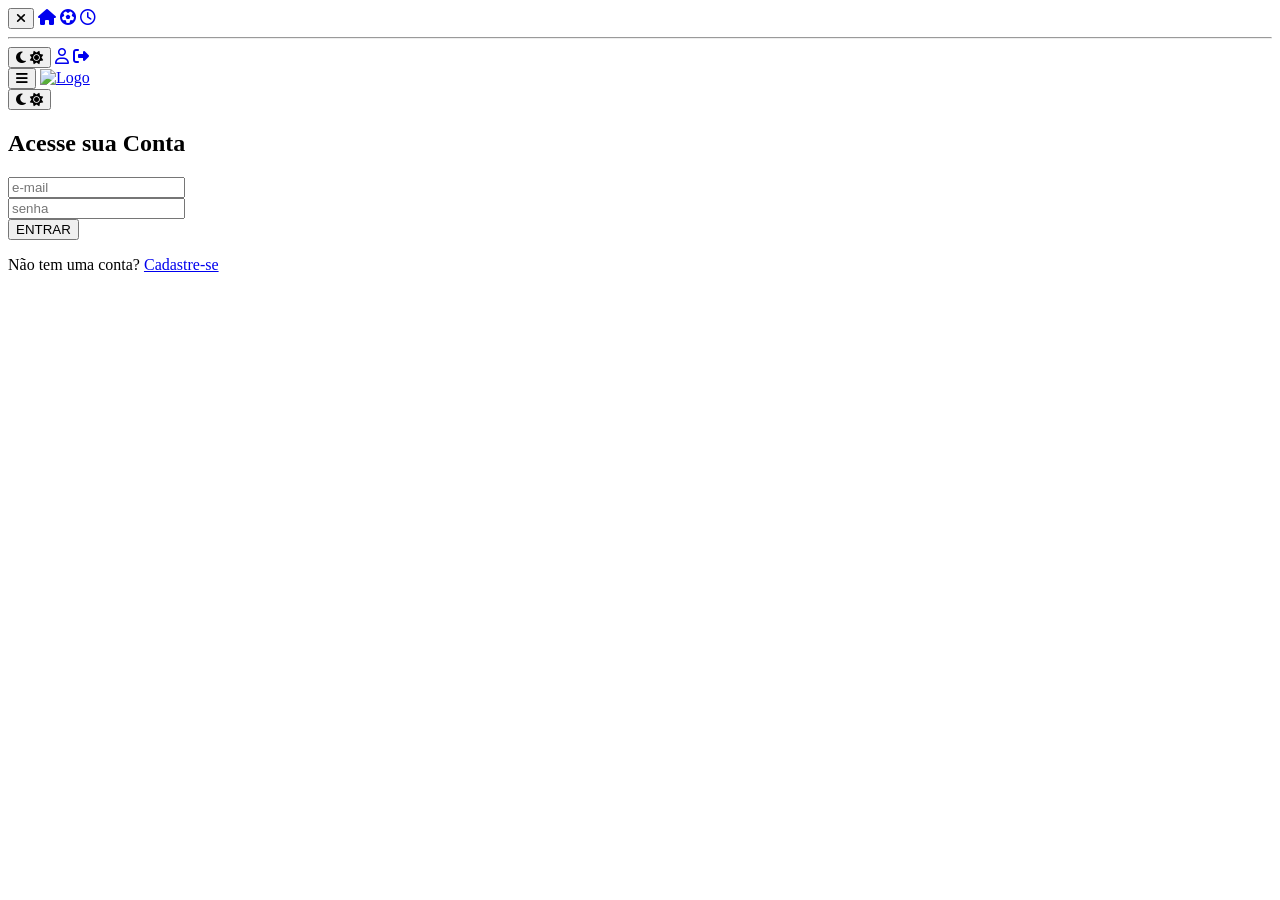
==== frontend/templates/login.html @ 7de56de6 "Ajustes Finais" ====
<!DOCTYPE html>
<html lang="pt-BR">

<head>
  <meta charset="UTF-8" />
  <meta name="viewport" content="width=device-width, initial-scale=1.0" />
  <title>Login / Cadastro - BateBola</title>
  <link rel="stylesheet" href="https://cdnjs.cloudflare.com/ajax/libs/font-awesome/6.4.0/css/all.min.css" />
  <link rel="stylesheet" href="/static/css/style.css" />
  <meta name="theme-color" content="#f8f9fa" id="meta-theme-color">
  <script>
      (function() {
          try {
              const saved = localStorage.getItem('batebola_theme');
              const prefersDark = window.matchMedia && window.matchMedia('(prefers-color-scheme: dark)').matches;
              if (saved === 'dark' || (!saved && prefersDark)) {
                  document.documentElement.setAttribute('data-theme', 'dark');
                  const meta = document.getElementById('meta-theme-color');
                  if (meta) meta.setAttribute('content', '#0b0f19');
              }
          } catch(e) {}
      })();
  </script>
</head>

<body>

  <aside class="sidebar">
    <div class="sidebar-top">
      <button class="menu-toggle"><i class="fa-solid fa-xmark"></i></button>
      <a href="index.html" class="nav-icon" title="Início"><i class="fa-solid fa-house"></i></a>
      <a href="partidas.html" class="nav-icon" title="Partidas"><i class="fa-solid fa-futbol"></i></a>
      <a href="historico.html" class="nav-icon" title="Histórico"><i class="fa-regular fa-clock"></i></a>
    </div>

    <div class="sidebar-bottom">
      <hr class="divider" />
      <button class="nav-icon theme-toggle-btn" id="theme-toggle-sidebar" type="button" aria-label="Alternar modo escuro" title="Alternar modo escuro">
        <i class="fa-solid fa-moon icon-moon"></i>
        <i class="fa-solid fa-sun icon-sun"></i>
      </button>
      <a href="perfil.html" class="nav-icon" title="Perfil"><i class="fa-regular fa-user"></i></a>
      <a href="#" class="nav-icon" id="btn-logout" title="Sair"><i class="fa-solid fa-right-from-bracket"></i></a>
    </div>
  </aside>

  <div class="main-content">

    <header class="top-header">
      <div class="header-left">
        <button class="menu-toggle"><i class="fa-solid fa-bars"></i></button>
        <a href="index.html" class="logo">
          <img src="/static/img/image 8.png" alt="Logo">
        </a>
      </div>
      <div class="header-right">
        <button class="theme-toggle-btn" id="theme-toggle-header" type="button" aria-label="Alternar modo escuro" title="Alternar modo escuro">
          <i class="fa-solid fa-moon icon-moon"></i>
          <i class="fa-solid fa-sun icon-sun"></i>
        </button>
      </div>
    </header>

    <div class="login-wrapper">
      <main class="login-card">

        <form id="form-login" class="login-form">
          <h2 class="login-title">Acesse sua Conta</h2>

          <div class="input-group">
            <input type="email" id="login-email" placeholder="e-mail" required />
          </div>

          <div class="input-group">
            <input type="password" id="login-senha" placeholder="senha" required />
          </div>

          <button type="submit" class="btn-primary">ENTRAR</button>

          <p class="auth-switch-text">
            Não tem uma conta? <a href="#" id="link-ir-cadastro">Cadastre-se</a>
          </p>
        </form>

        <form id="form-cadastro" class="login-form" style="display: none;">
          <h2 class="login-title">Criar Conta</h2>

          <div class="input-group">
            <input type="text" id="cad-nome" placeholder="nome completo" required />
          </div>

          <div class="input-group">
            <input type="email" id="cad-email" placeholder="e-mail" required />
          </div>

          <div class="input-group">
            <input type="text" id="cad-cidade" placeholder="cidade / estado (ex: São Paulo - SP)" required />
          </div>

          <div class="input-group">
            <input type="password" id="cad-senha" placeholder="senha" required />
          </div>

          <button type="submit" class="btn-primary">CADASTRAR</button>

          <p class="auth-switch-text">
            Já tem uma conta? <a href="#" id="link-ir-login">Faça Login</a>
          </p>
        </form>

      </main>

      <div class="login-banner"></div>
    </div>

  </div>

  <script src="/static/js/script.js"></script>
</body>

</html>
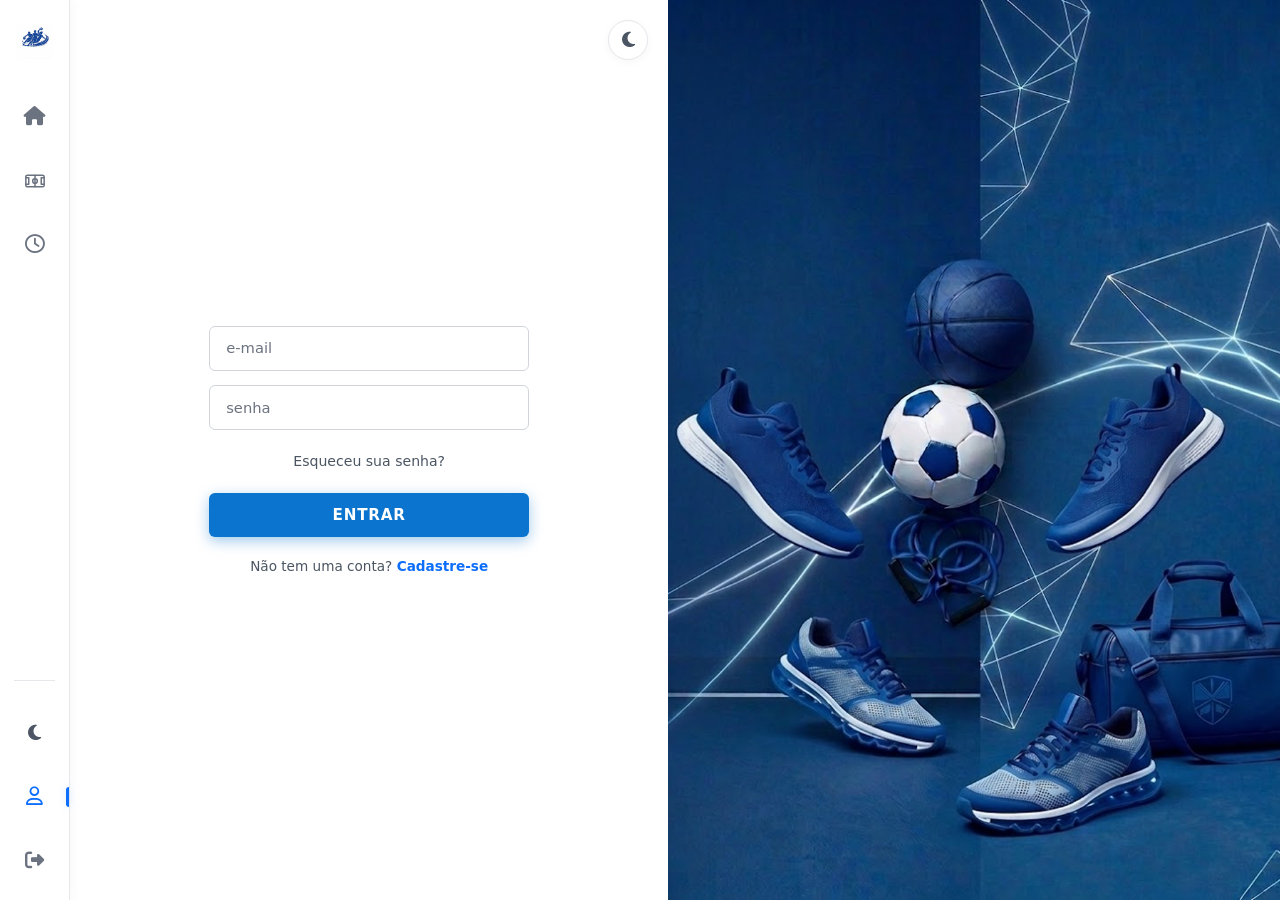
==== commit af5c69f2: "Atualizando projeto completo" ====
--- a/frontend/templates/login.html
+++ b/frontend/templates/login.html
@@ -7,30 +7,55 @@
   <title>Login / Cadastro - BateBola</title>
   <link rel="stylesheet" href="https://cdnjs.cloudflare.com/ajax/libs/font-awesome/6.4.0/css/all.min.css" />
   <link rel="stylesheet" href="/static/css/style.css" />
-  <meta name="theme-color" content="#f8f9fa" id="meta-theme-color">
+  <link rel="stylesheet" href="../static/css/style.css" />
+  <meta name="theme-color" content="#ffffff" id="meta-theme-color">
   <script>
       (function() {
           try {
+              const urlParams = new URLSearchParams(window.location.search);
+              const paramTheme = urlParams.get('theme');
+              if (paramTheme === 'light' || paramTheme === 'dark') {
+                  localStorage.setItem('batebola_theme', paramTheme);
+              }
               const saved = localStorage.getItem('batebola_theme');
               const prefersDark = window.matchMedia && window.matchMedia('(prefers-color-scheme: dark)').matches;
               if (saved === 'dark' || (!saved && prefersDark)) {
                   document.documentElement.setAttribute('data-theme', 'dark');
                   const meta = document.getElementById('meta-theme-color');
                   if (meta) meta.setAttribute('content', '#0b0f19');
+              } else {
+                  document.documentElement.removeAttribute('data-theme');
+                  const meta = document.getElementById('meta-theme-color');
+                  if (meta) meta.setAttribute('content', '#ffffff');
               }
           } catch(e) {}
       })();
   </script>
 </head>
 
-<body>
-
-  <aside class="sidebar">
+<body class="login-body">
+
+  <!-- Sidebar Lateral Fixa (Referência do mockup) -->
+  <aside class="sidebar" aria-label="Navegação Lateral">
     <div class="sidebar-top">
-      <button class="menu-toggle"><i class="fa-solid fa-xmark"></i></button>
-      <a href="index.html" class="nav-icon" title="Início"><i class="fa-solid fa-house"></i></a>
-      <a href="partidas.html" class="nav-icon" title="Partidas"><i class="fa-solid fa-futbol"></i></a>
-      <a href="historico.html" class="nav-icon" title="Histórico"><i class="fa-regular fa-clock"></i></a>
+      <a href="index.html" class="sidebar-logo" title="BateBola">
+        <img src="/static/img/image 8.png" onerror="if(this.src!=='../static/img/image 8.png')this.src='../static/img/image 8.png'" alt="Logo BateBola" />
+      </a>
+      <a href="index.html" class="nav-icon" title="Início">
+        <i class="fa-solid fa-house"></i>
+      </a>
+      <a href="partidas.html" class="nav-icon" title="Partidas">
+        <svg class="sidebar-pitch-icon" viewBox="0 0 24 16" width="20" height="14" fill="none" stroke="currentColor" stroke-width="1.8" stroke-linecap="round" stroke-linejoin="round" aria-hidden="true">
+          <rect x="1" y="1" width="22" height="14" rx="2"></rect>
+          <line x1="12" y1="1" x2="12" y2="15"></line>
+          <circle cx="12" cy="8" r="2.8"></circle>
+          <path d="M 1 4 h 3.5 v 8 h -3.5"></path>
+          <path d="M 23 4 h -3.5 v 8 h 3.5"></path>
+        </svg>
+      </a>
+      <a href="historico.html" class="nav-icon" title="Histórico">
+        <i class="fa-regular fa-clock"></i>
+      </a>
     </div>
 
     <div class="sidebar-bottom">
@@ -39,83 +64,149 @@
         <i class="fa-solid fa-moon icon-moon"></i>
         <i class="fa-solid fa-sun icon-sun"></i>
       </button>
-      <a href="perfil.html" class="nav-icon" title="Perfil"><i class="fa-regular fa-user"></i></a>
-      <a href="#" class="nav-icon" id="btn-logout" title="Sair"><i class="fa-solid fa-right-from-bracket"></i></a>
+      <a href="login.html" class="nav-icon active" title="Login / Perfil">
+        <i class="fa-regular fa-user"></i>
+      </a>
+      <a href="#" class="nav-icon" id="btn-logout" title="Sair">
+        <i class="fa-solid fa-right-from-bracket"></i>
+      </a>
     </div>
   </aside>
 
-  <div class="main-content">
-
-    <header class="top-header">
-      <div class="header-left">
-        <button class="menu-toggle"><i class="fa-solid fa-bars"></i></button>
-        <a href="index.html" class="logo">
-          <img src="/static/img/image 8.png" alt="Logo">
-        </a>
+  <main class="login-container">
+
+    <section class="login-content">
+
+      <button class="menu-toggle login-mobile-toggle" aria-label="Abrir menu">
+        <i class="fa-solid fa-bars"></i>
+      </button>
+
+      <button class="theme-toggle-btn login-theme-toggle" id="theme-toggle-header" type="button" aria-label="Alternar modo escuro" title="Alternar modo escuro">
+        <i class="fa-solid fa-moon icon-moon"></i>
+        <i class="fa-solid fa-sun icon-sun"></i>
+      </button>
+
+      <form id="form-login" class="login-form" autocomplete="on">
+        <div class="input-group">
+          <input type="email" id="login-email" name="email" placeholder="e-mail" required autocomplete="email" />
+        </div>
+
+        <div class="input-group">
+          <input type="password" id="login-senha" name="password" placeholder="senha" required autocomplete="current-password" />
+        </div>
+
+        <a href="#" class="forgot-password-link" id="link-esqueci-senha">Esqueceu sua senha?</a>
+
+        <button type="submit" class="btn-primary btn-entrar">ENTRAR</button>
+
+        <p class="auth-switch-text">
+          Não tem uma conta? <a href="#" id="link-ir-cadastro">Cadastre-se</a>
+        </p>
+      </form>
+
+      <form id="form-cadastro" class="login-form" style="display: none;" autocomplete="on">
+        <h2 class="login-form-title">Criar Conta</h2>
+
+        <div class="input-group">
+          <input type="text" id="cad-nome" placeholder="nome completo" required autocomplete="name" />
+        </div>
+
+        <div class="input-group">
+          <input type="email" id="cad-email" placeholder="e-mail" required autocomplete="email" />
+        </div>
+
+        <div class="input-group">
+          <input type="text" id="cad-cidade" placeholder="cidade / estado (ex: São Paulo - SP)" required />
+        </div>
+
+        <div class="input-group">
+          <input type="password" id="cad-senha" placeholder="senha" required autocomplete="new-password" />
+        </div>
+
+        <button type="submit" class="btn-primary btn-entrar">CADASTRAR</button>
+
+        <p class="auth-switch-text">
+          Já tem uma conta? <a href="#" id="link-ir-login">Faça Login</a>
+        </p>
+      </form>
+
+    </section>
+
+    <section class="login-banner" aria-label="Banner ilustrativo de esportes"></section>
+
+  </main>
+
+  <div class="modal" id="modal-esqueci-senha" role="dialog" aria-modal="true" aria-labelledby="modal-esqueci-title">
+    <div class="modal-content">
+      <div style="display: flex; justify-content: space-between; align-items: center; margin-bottom: 1rem;">
+        <h3 id="modal-esqueci-title" style="margin: 0; font-size: 1.25rem;">Recuperar Senha</h3>
+        <button type="button" id="btn-fechar-modal-senha" aria-label="Fechar modal" style="background: none; border: none; font-size: 1.5rem; cursor: pointer; color: var(--text-muted); line-height: 1;">&times;</button>
       </div>
-      <div class="header-right">
-        <button class="theme-toggle-btn" id="theme-toggle-header" type="button" aria-label="Alternar modo escuro" title="Alternar modo escuro">
-          <i class="fa-solid fa-moon icon-moon"></i>
-          <i class="fa-solid fa-sun icon-sun"></i>
-        </button>
-      </div>
-    </header>
-
-    <div class="login-wrapper">
-      <main class="login-card">
-
-        <form id="form-login" class="login-form">
-          <h2 class="login-title">Acesse sua Conta</h2>
-
-          <div class="input-group">
-            <input type="email" id="login-email" placeholder="e-mail" required />
-          </div>
-
-          <div class="input-group">
-            <input type="password" id="login-senha" placeholder="senha" required />
-          </div>
-
-          <button type="submit" class="btn-primary">ENTRAR</button>
-
-          <p class="auth-switch-text">
-            Não tem uma conta? <a href="#" id="link-ir-cadastro">Cadastre-se</a>
-          </p>
-        </form>
-
-        <form id="form-cadastro" class="login-form" style="display: none;">
-          <h2 class="login-title">Criar Conta</h2>
-
-          <div class="input-group">
-            <input type="text" id="cad-nome" placeholder="nome completo" required />
-          </div>
-
-          <div class="input-group">
-            <input type="email" id="cad-email" placeholder="e-mail" required />
-          </div>
-
-          <div class="input-group">
-            <input type="text" id="cad-cidade" placeholder="cidade / estado (ex: São Paulo - SP)" required />
-          </div>
-
-          <div class="input-group">
-            <input type="password" id="cad-senha" placeholder="senha" required />
-          </div>
-
-          <button type="submit" class="btn-primary">CADASTRAR</button>
-
-          <p class="auth-switch-text">
-            Já tem uma conta? <a href="#" id="link-ir-login">Faça Login</a>
-          </p>
-        </form>
-
-      </main>
-
-      <div class="login-banner"></div>
+      <p style="font-size: 0.9rem; color: var(--text-secondary); margin-bottom: 1.2rem; line-height: 1.5;">
+        Digite seu e-mail cadastrado para receber instruções de recuperação de senha.
+      </p>
+      <form id="form-recuperar-senha">
+        <div class="input-group">
+          <input type="email" id="recuperar-email" placeholder="seu-email@exemplo.com" required />
+        </div>
+        <div style="display: flex; gap: 0.8rem; margin-top: 1.2rem;">
+          <button type="button" id="btn-cancelar-recuperacao" class="btn-secondary" style="flex: 1; padding: 0.75rem; border-radius: 6px; border: 1px solid var(--border-color); background: var(--bg-hover); color: var(--text-primary); cursor: pointer; font-weight: 600;">Cancelar</button>
+          <button type="submit" class="btn-primary btn-entrar" style="flex: 1; padding: 0.75rem; margin-top: 0;">Enviar</button>
+        </div>
+      </form>
     </div>
-
   </div>
 
   <script src="/static/js/script.js"></script>
+  <script>
+    if (typeof API_URL === 'undefined') {
+      const s = document.createElement('script');
+      s.src = '../static/js/script.js';
+      document.body.appendChild(s);
+    }
+
+    document.addEventListener("DOMContentLoaded", () => {
+      const linkEsqueci = document.getElementById("link-esqueci-senha");
+      const modalEsqueci = document.getElementById("modal-esqueci-senha");
+      const btnFechar = document.getElementById("btn-fechar-modal-senha");
+      const btnCancelar = document.getElementById("btn-cancelar-recuperacao");
+      const formRecuperar = document.getElementById("form-recuperar-senha");
+
+      function abrirModal() {
+        if (modalEsqueci) modalEsqueci.classList.add("active");
+      }
+
+      function fecharModal() {
+        if (modalEsqueci) modalEsqueci.classList.remove("active");
+      }
+
+      if (linkEsqueci) {
+        linkEsqueci.addEventListener("click", (e) => {
+          e.preventDefault();
+          abrirModal();
+        });
+      }
+
+      if (btnFechar) btnFechar.addEventListener("click", fecharModal);
+      if (btnCancelar) btnCancelar.addEventListener("click", fecharModal);
+
+      if (modalEsqueci) {
+        modalEsqueci.addEventListener("click", (e) => {
+          if (e.target === modalEsqueci) fecharModal();
+        });
+      }
+
+      if (formRecuperar) {
+        formRecuperar.addEventListener("submit", (e) => {
+          e.preventDefault();
+          const email = document.getElementById("recuperar-email")?.value;
+          alert(`Instruções de redefinição enviadas para ${email}!`);
+          fecharModal();
+          formRecuperar.reset();
+        });
+      }
+    });
+  </script>
 </body>
 
-</html>
+</html>
--- a/frontend/static/css/style.css
+++ b/frontend/static/css/style.css
@@ -0,0 +1,2512 @@
+
+:root {
+
+    --bg-body: #f8f9fa;
+    --bg-surface: #ffffff;
+    --bg-surface-elevated: #ffffff;
+    --bg-subtle: #f8fafc;
+    --bg-hover: #f1f5f9;
+    --border-color: #e5e7eb;
+    --border-subtle: #f3f4f6;
+
+    --text-primary: #111827;
+    --text-secondary: #4b5563;
+    --text-muted: #6b7280;
+
+    --primary: #0d6efd;
+    --primary-hover: #0b5ed7;
+    --primary-light: #eff6ff;
+    --primary-glow: rgba(13, 110, 253, 0.2);
+
+    --success: #10b981;
+    --warning: #f59e0b;
+    --danger: #ef4444;
+
+    --card-bg: #ffffff;
+    --card-shadow: 0 2px 8px rgba(0, 0, 0, 0.04);
+    --card-shadow-hover: 0 6px 16px rgba(0, 0, 0, 0.08);
+
+    --input-bg: #ffffff;
+    --input-border: #d1d5db;
+    --input-text: #111827;
+    --input-focus-border: #0d6efd;
+    --input-focus-ring: rgba(13, 110, 253, 0.15);
+
+    --modal-overlay: rgba(0, 0, 0, 0.45);
+    --modal-bg: #ffffff;
+
+    --map-bg: radial-gradient(circle, #e0f2fe 0%, #bae6fd 100%);
+    --map-pin: #ea580c;
+
+    --pinned-bg: #e0f2fe;
+    --pinned-text: #0369a1;
+    --pinned-border: #bae6fd;
+
+    --chat-bubble-bg: #f1f5f9;
+    --chat-bubble-text: #1e293b;
+    --chat-bubble-user: #1d4ed8;
+    --chat-bubble-time: #64748b;
+
+    --logo-filter: none;
+    --scrollbar-track: #f1f5f9;
+    --scrollbar-thumb: #cbd5e1;
+    --scrollbar-thumb-hover: #94a3b8;
+}
+
+[data-theme="dark"] {
+    --bg-body: #0b0f19;
+    --bg-surface: #131b2e;
+    --bg-surface-elevated: #1a253c;
+    --bg-subtle: #162035;
+    --bg-hover: #1e2b45;
+    --border-color: #233047;
+    --border-subtle: #192336;
+
+    --text-primary: #f8fafc;
+    --text-secondary: #cbd5e1;
+    --text-muted: #8292ab;
+
+    --primary: #3b82f6;
+    --primary-hover: #60a5fa;
+    --primary-light: rgba(59, 130, 246, 0.15);
+    --primary-glow: rgba(59, 130, 246, 0.35);
+
+    --success: #34d399;
+    --warning: #fbbf24;
+    --danger: #f87171;
+
+    --card-bg: #131b2e;
+    --card-shadow: 0 4px 20px rgba(0, 0, 0, 0.45), 0 0 0 1px rgba(255, 255, 255, 0.05);
+    --card-shadow-hover: 0 8px 28px rgba(0, 0, 0, 0.6), 0 0 0 1px rgba(59, 130, 246, 0.3);
+
+    --input-bg: #0d1424;
+    --input-border: #28374f;
+    --input-text: #f8fafc;
+    --input-focus-border: #3b82f6;
+    --input-focus-ring: rgba(59, 130, 246, 0.25);
+
+    --modal-overlay: rgba(0, 0, 0, 0.75);
+    --modal-bg: #131b2e;
+
+    --map-bg: linear-gradient(135deg, #141f33 0%, #1a2742 100%);
+    --map-pin: #fb923c;
+
+    --pinned-bg: #14243d;
+    --pinned-text: #93c5fd;
+    --pinned-border: #1e3a8a;
+
+    --chat-bubble-bg: #1a253c;
+    --chat-bubble-text: #f8fafc;
+    --chat-bubble-user: #60a5fa;
+    --chat-bubble-time: #8292ab;
+
+    --logo-filter: drop-shadow(0 0 1px rgba(255, 255, 255, 0.3));
+    --scrollbar-track: #0b0f19;
+    --scrollbar-thumb: #233047;
+    --scrollbar-thumb-hover: #3b4d66;
+}
+
+* {
+    margin: 0;
+    padding: 0;
+    box-sizing: border-box;
+    font-family: system-ui, -apple-system, BlinkMacSystemFont, "Segoe UI", Roboto, Oxygen, Ubuntu, Cantarell, sans-serif;
+}
+
+body {
+    display: flex;
+    background-color: var(--bg-body);
+    color: var(--text-primary);
+    min-height: 100vh;
+    transition: background-color 0.25s ease, color 0.25s ease;
+}
+
+.sidebar {
+    width: 70px;
+    background: var(--bg-surface);
+    border-right: 1px solid var(--border-color);
+    display: flex;
+    flex-direction: column;
+    justify-content: space-between;
+    align-items: center;
+    padding: 1.2rem 0;
+    position: fixed;
+    height: 100vh;
+    z-index: 200;
+    left: -70px;
+    transition: left 0.3s ease, background-color 0.25s ease, border-color 0.25s ease;
+}
+
+.sidebar.open {
+    left: 0;
+}
+
+.sidebar-top,
+.sidebar-bottom {
+    display: flex;
+    flex-direction: column;
+    align-items: center;
+    gap: 1.5rem;
+    width: 100%;
+}
+
+.menu-toggle {
+    background: none;
+    border: none;
+    font-size: 1.3rem;
+    cursor: pointer;
+    color: var(--text-secondary);
+    display: flex;
+    align-items: center;
+    justify-content: center;
+    transition: color 0.2s, transform 0.2s;
+}
+
+.menu-toggle:hover {
+    color: var(--primary);
+    transform: scale(1.08);
+}
+
+.nav-icon {
+    color: var(--text-muted);
+    font-size: 1.2rem;
+    text-decoration: none;
+    display: flex;
+    align-items: center;
+    justify-content: center;
+    width: 100%;
+    height: 40px;
+    transition: all 0.2s ease;
+    border-radius: 8px;
+    position: relative;
+}
+
+.nav-icon:hover,
+.nav-icon.active {
+    color: var(--primary);
+}
+
+.nav-icon.active::after {
+    content: "";
+    position: absolute;
+    right: 0;
+    top: 50%;
+    transform: translateY(-50%);
+    width: 3px;
+    height: 20px;
+    background-color: var(--primary);
+    border-radius: 3px 0 0 3px;
+    box-shadow: 0 0 8px var(--primary-glow);
+}
+
+.divider {
+    width: 60%;
+    border: none;
+    border-top: 1px solid var(--border-color);
+    margin: 0.5rem 0;
+}
+
+.main-content {
+    margin-left: 0;
+    width: 100%;
+    transition: margin-left 0.3s ease, width 0.3s ease;
+}
+
+body:has(.sidebar.open) .main-content {
+    margin-left: 70px;
+    width: calc(100% - 70px);
+}
+
+.top-header {
+    height: 60px;
+    padding: 0 2rem;
+    display: flex;
+    align-items: center;
+    justify-content: space-between;
+    background: var(--bg-surface);
+    border-bottom: 1px solid var(--border-color);
+    gap: 1.5rem;
+    transition: background-color 0.25s ease, border-color 0.25s ease;
+}
+
+.header-left {
+    display: flex;
+    align-items: center;
+    gap: 1.5rem;
+}
+
+.header-right {
+    display: flex;
+    align-items: center;
+    gap: 1rem;
+    margin-left: auto;
+}
+
+.logo {
+    width: 48px;
+    height: 48px;
+    flex: 0 0 48px;
+    display: flex;
+    align-items: center;
+    justify-content: center;
+}
+
+.logo img {
+    display: block;
+    width: 48px;
+    height: 48px;
+    object-fit: contain;
+    filter: var(--logo-filter);
+    transition: filter 0.25s ease, transform 0.25s ease;
+}
+
+:root:not([data-theme="dark"]) .logo img {
+    transform: scale(1.12);
+}
+
+.theme-toggle-btn {
+    width: 38px;
+    height: 38px;
+    border-radius: 10px;
+    border: 1px solid var(--border-color);
+    background: var(--bg-subtle);
+    color: var(--text-secondary);
+    display: inline-flex;
+    align-items: center;
+    justify-content: center;
+    cursor: pointer;
+    font-size: 1.1rem;
+    transition: all 0.25s cubic-bezier(0.4, 0, 0.2, 1);
+    position: relative;
+    overflow: hidden;
+    margin-left: auto;
+}
+
+.theme-toggle-btn:hover {
+    background: var(--bg-hover);
+    color: var(--primary);
+    border-color: var(--primary);
+    transform: translateY(-1px);
+    box-shadow: 0 4px 12px var(--primary-glow);
+}
+
+.theme-toggle-btn:active {
+    transform: translateY(0);
+}
+
+.theme-toggle-btn .icon-moon,
+.theme-toggle-btn .icon-sun {
+    position: absolute;
+    transition: transform 0.35s cubic-bezier(0.34, 1.56, 0.64, 1), opacity 0.25s ease;
+}
+
+:root:not([data-theme="dark"]) .theme-toggle-btn .icon-sun {
+    opacity: 0;
+    transform: rotate(90deg) scale(0.3);
+    pointer-events: none;
+}
+
+:root:not([data-theme="dark"]) .theme-toggle-btn .icon-moon {
+    opacity: 1;
+    transform: rotate(0deg) scale(1);
+    color: #4b5563;
+}
+
+[data-theme="dark"] .theme-toggle-btn .icon-moon {
+    opacity: 0;
+    transform: rotate(-90deg) scale(0.3);
+    pointer-events: none;
+}
+
+[data-theme="dark"] .theme-toggle-btn .icon-sun {
+    opacity: 1;
+    transform: rotate(0deg) scale(1);
+    color: #fbbf24;
+    filter: drop-shadow(0 0 6px rgba(251, 191, 36, 0.6));
+}
+
+.sidebar-bottom .theme-toggle-btn {
+    margin-left: 0;
+    border: none;
+    background: transparent;
+    width: 100%;
+    height: 40px;
+    border-radius: 8px;
+}
+
+.sidebar-bottom .theme-toggle-btn:hover {
+    box-shadow: none;
+    background: var(--bg-hover);
+}
+
+
+.banner {
+    height: 55vh;
+    background-color: #1e293b;
+    background-image: url('../img/image 9.png'), url('/static/img/image 9.png');
+    background-position: center;
+    background-size: cover;
+    background-repeat: no-repeat;
+    display: flex;
+    align-items: center;
+    padding: 0 4rem;
+    position: relative;
+    overflow: hidden;
+}
+
+.banner-content {
+    position: relative;
+    z-index: 2;
+    max-width: 620px;
+}
+
+.banner-content h2 {
+    font-size: 2.3rem;
+    color: #0f172a;
+    line-height: 1.2;
+    margin-bottom: 1.5rem;
+    font-weight: 800;
+    letter-spacing: -0.5px;
+    transition: color 0.25s ease;
+}
+
+.banner-content .highlight {
+    color: #0d6efd;
+    transition: color 0.25s ease;
+}
+
+[data-theme="dark"] .banner::before {
+    content: "";
+    position: absolute;
+    inset: 0;
+    background: linear-gradient(90deg, rgba(11, 15, 25, 0.85) 0%, rgba(11, 15, 25, 0.45) 45%, rgba(11, 15, 25, 0.1) 100%);
+    pointer-events: none;
+    z-index: 1;
+}
+
+[data-theme="dark"] .banner-content h2 {
+    color: #ffffff;
+    text-shadow: 0 2px 14px rgba(0, 0, 0, 0.7);
+}
+
+[data-theme="dark"] .banner-content .highlight {
+    color: #38bdf8;
+    text-shadow: 0 0 20px rgba(56, 189, 248, 0.55);
+}
+
+
+.btn-primary {
+    background-color: var(--primary);
+    color: #ffffff;
+    padding: 0.65rem 1.25rem;
+    border-radius: 8px;
+    border: none;
+    font-size: 0.9rem;
+    font-weight: 600;
+    cursor: pointer;
+    display: inline-flex;
+    align-items: center;
+    gap: 0.5rem;
+    text-decoration: none;
+    box-shadow: 0 4px 12px var(--primary-glow);
+    transition: all 0.2s ease;
+}
+
+.btn-primary:hover {
+    background-color: var(--primary-hover);
+    transform: translateY(-1px);
+    box-shadow: 0 6px 16px var(--primary-glow);
+}
+
+.btn-primary:active {
+    transform: translateY(0);
+}
+
+
+.site-rating-widget {
+    position: fixed;
+    right: 1.5rem;
+    bottom: 1.5rem;
+    z-index: 900;
+    display: flex;
+    flex-direction: column;
+    align-items: flex-end;
+    gap: 0.75rem;
+}
+
+.site-rating-status {
+    display: flex;
+    flex-direction: column;
+    align-items: flex-end;
+    gap: 0.35rem;
+}
+
+.site-rating-trigger {
+    border-radius: 999px;
+    box-shadow: 0 4px 14px rgba(13, 110, 253, 0.25);
+}
+
+.site-rating-panel {
+    position: relative;
+    width: min(320px, calc(100vw - 3rem));
+    padding: 1.25rem;
+    background: var(--bg-surface);
+    border: 1px solid var(--border-color);
+    border-radius: 12px;
+    box-shadow: var(--card-shadow-hover);
+    opacity: 0;
+    visibility: hidden;
+    transform: translateY(8px);
+    pointer-events: none;
+    transition: opacity 0.2s ease, transform 0.2s ease, visibility 0.2s ease, background-color 0.25s ease, border-color 0.25s ease;
+}
+
+.site-rating-widget.is-open .site-rating-panel {
+    opacity: 1;
+    visibility: visible;
+    transform: translateY(0);
+    pointer-events: auto;
+}
+
+.site-rating-panel h2 {
+    margin: 0 2rem 0.4rem 0;
+    color: var(--text-primary);
+    font-size: 1.05rem;
+}
+
+.site-rating-panel > p {
+    margin-bottom: 0.8rem;
+    color: var(--text-muted);
+    font-size: 0.9rem;
+}
+
+.site-rating-close {
+    position: absolute;
+    top: 0.75rem;
+    right: 0.75rem;
+    width: 30px;
+    height: 30px;
+    border: 0;
+    border-radius: 6px;
+    background: transparent;
+    color: var(--text-muted);
+    cursor: pointer;
+    transition: all 0.2s ease;
+}
+
+.site-rating-close:hover {
+    background: var(--bg-hover);
+    color: var(--text-primary);
+}
+
+.site-rating-stars {
+    display: flex;
+    justify-content: center;
+    gap: 0.35rem;
+    margin: 0.75rem 0 1rem;
+}
+
+.site-rating-star {
+    padding: 0.2rem;
+    border: 0;
+    background: transparent;
+    color: var(--warning);
+    cursor: pointer;
+    font-size: 1.8rem;
+    transition: transform 0.15s ease, color 0.15s ease;
+}
+
+.site-rating-star:hover {
+    transform: scale(1.15);
+}
+
+.site-rating-star:not(.is-selected) {
+    color: var(--border-color);
+}
+
+[data-theme="dark"] .site-rating-star:not(.is-selected) {
+    color: #2b3a50;
+}
+
+.site-rating-stars:hover .site-rating-star {
+    color: var(--warning);
+}
+
+.site-rating-star:hover ~ .site-rating-star {
+    color: var(--border-color);
+}
+
+[data-theme="dark"] .site-rating-star:hover ~ .site-rating-star {
+    color: #2b3a50;
+}
+
+.site-rating-submit {
+    width: 100%;
+    padding: 0.65rem 1rem;
+    border: 0;
+    border-radius: 8px;
+    background: var(--primary);
+    color: #ffffff;
+    font-size: 0.9rem;
+    font-weight: 600;
+    cursor: pointer;
+    transition: background 0.2s ease, opacity 0.2s ease;
+}
+
+.site-rating-submit:hover:not(:disabled) {
+    background: var(--primary-hover);
+}
+
+.site-rating-submit:disabled {
+    cursor: not-allowed;
+    opacity: 0.55;
+}
+
+.site-rating-error {
+    color: var(--danger) !important;
+}
+
+.site-rating-toast {
+    position: fixed;
+    right: 1.5rem;
+    bottom: 1.5rem;
+    z-index: 1000;
+    display: flex;
+    align-items: center;
+    gap: 0.85rem;
+    padding: 1rem 1.35rem;
+    border-radius: 14px;
+    background: var(--bg-surface);
+    border: 1px solid var(--border-color);
+    box-shadow: 0 14px 35px -5px rgba(0, 0, 0, 0.2), 0 0 0 1px rgba(16, 185, 129, 0.25);
+    animation: site-rating-slide-in 0.4s cubic-bezier(0.16, 1, 0.3, 1) both;
+    transition: opacity 0.4s ease, transform 0.4s ease;
+}
+
+[data-theme="dark"] .site-rating-toast {
+    background: #131b2e;
+    border-color: #233047;
+    box-shadow: 0 18px 40px -5px rgba(0, 0, 0, 0.65), 0 0 0 1px rgba(52, 211, 153, 0.3);
+}
+
+.site-rating-toast.is-leaving {
+    opacity: 0;
+    transform: translateY(16px) scale(0.95);
+    pointer-events: none;
+}
+
+.site-rating-toast-icon {
+    width: 40px;
+    height: 40px;
+    border-radius: 50%;
+    background: rgba(16, 185, 129, 0.12);
+    display: flex;
+    align-items: center;
+    justify-content: center;
+    color: #10b981;
+    font-size: 1.45rem;
+    flex-shrink: 0;
+}
+
+[data-theme="dark"] .site-rating-toast-icon {
+    background: rgba(52, 211, 153, 0.18);
+    color: #34d399;
+}
+
+.site-rating-toast-content h4 {
+    font-size: 0.95rem;
+    font-weight: 700;
+    color: var(--text-primary);
+    margin: 0 0 0.2rem 0;
+}
+
+.site-rating-toast-content p {
+    font-size: 0.82rem;
+    color: var(--text-muted);
+    margin: 0;
+}
+
+@keyframes site-rating-slide-in {
+    from {
+        opacity: 0;
+        transform: translateY(20px) scale(0.92);
+    }
+    to {
+        opacity: 1;
+        transform: translateY(0) scale(1);
+    }
+}
+
+@media (max-width: 480px) {
+    .site-rating-widget,
+    .site-rating-toast {
+        right: 1rem;
+        bottom: 1rem;
+    }
+}
+
+
+.sports-section {
+    padding: 2.5rem 4rem;
+}
+
+.sports-section h2 {
+    font-size: 1.3rem;
+    margin-bottom: 1.5rem;
+    font-weight: 700;
+    color: var(--text-primary);
+}
+
+.galeria {
+    display: grid;
+    grid-template-columns: repeat(auto-fit, minmax(200px, 1fr));
+    gap: 1.5rem;
+}
+
+.card {
+    background: var(--card-bg);
+    border: 1px solid var(--border-color);
+    border-radius: 12px;
+    padding: 2rem 1rem;
+    display: flex;
+    flex-direction: column;
+    align-items: center;
+    justify-content: center;
+    box-shadow: var(--card-shadow);
+    cursor: pointer;
+    transition: transform 0.25s cubic-bezier(0.34, 1.56, 0.64, 1), box-shadow 0.25s ease, border-color 0.25s ease, background-color 0.25s ease;
+    position: relative;
+    user-select: none;
+}
+
+.card:hover {
+    transform: translateY(-6px);
+    box-shadow: var(--card-shadow-hover);
+    border-color: var(--primary);
+}
+
+.card:active {
+    transform: translateY(-2px);
+}
+
+.card-icon {
+    font-size: 2.2rem;
+    margin-bottom: 1rem;
+    color: var(--text-primary);
+    transition: color 0.25s ease, transform 0.25s cubic-bezier(0.34, 1.56, 0.64, 1);
+    display: inline-flex;
+    align-items: center;
+    justify-content: center;
+    width: 52px;
+    height: 52px;
+}
+
+.card:hover .card-icon {
+    color: var(--primary);
+    transform: scale(1.18) rotate(8deg);
+}
+
+.card h3 {
+    font-size: 1.05rem;
+    font-weight: 600;
+    color: var(--text-primary);
+    transition: color 0.2s ease;
+}
+
+.card:hover h3 {
+    color: var(--primary);
+}
+
+.active-indicator {
+    width: 20px;
+    height: 3px;
+    background-color: var(--border-color);
+    border-radius: 2px;
+    margin-top: 0.6rem;
+    transition: width 0.3s cubic-bezier(0.34, 1.56, 0.64, 1), background-color 0.25s ease, box-shadow 0.25s ease;
+}
+
+.card:hover .active-indicator,
+.card.active .active-indicator {
+    width: 40px;
+    background-color: var(--primary);
+    box-shadow: 0 0 10px var(--primary-glow);
+}
+
+.fa-volleyball::before,
+.fa-volleyball-ball::before {
+    content: "+45f";
+}
+
+
+.partidas-container {
+    padding: 2rem 3rem;
+}
+
+.page-title {
+    font-size: 1.8rem;
+    font-weight: 700;
+    margin-bottom: 1.5rem;
+    color: var(--text-primary);
+}
+
+.filter-bar {
+    display: flex;
+    justify-content: space-between;
+    align-items: center;
+    flex-wrap: wrap;
+    gap: 1rem;
+    margin-bottom: 2rem;
+}
+
+.sport-pills {
+    display: flex;
+    gap: 0.75rem;
+    flex-wrap: wrap;
+}
+
+.pill {
+    background: var(--card-bg);
+    border: 1px solid var(--border-color);
+    border-radius: 12px;
+    padding: 0.6rem 1.4rem;
+    font-size: 1rem;
+    font-weight: 500;
+    color: var(--text-secondary);
+    cursor: pointer;
+    transition: all 0.2s ease;
+}
+
+.pill:hover {
+    border-color: var(--primary);
+    color: var(--primary);
+}
+
+.pill.active {
+    background-color: var(--primary);
+    color: #ffffff;
+    border-color: var(--primary);
+    box-shadow: 0 4px 12px var(--primary-glow);
+}
+
+.select-filters {
+    display: flex;
+    gap: 1rem;
+}
+
+.select-box {
+    position: relative;
+    background: var(--card-bg);
+    border: 1px solid var(--border-color);
+    border-radius: 8px;
+    padding: 0.4rem 0.8rem;
+    display: flex;
+    flex-direction: column;
+    min-width: 140px;
+    transition: border-color 0.2s ease, background-color 0.25s ease;
+}
+
+.select-box:focus-within {
+    border-color: var(--primary);
+    box-shadow: 0 0 0 3px var(--input-focus-ring);
+}
+
+.select-box label {
+    font-size: 0.7rem;
+    color: var(--text-muted);
+    font-weight: 500;
+}
+
+.select-box select {
+    border: none;
+    outline: none;
+    background: transparent;
+    font-weight: 600;
+    font-size: 0.95rem;
+    color: var(--text-primary);
+    appearance: none;
+    cursor: pointer;
+    padding-right: 1.5rem;
+}
+
+.select-box select option {
+    background-color: var(--bg-surface);
+    color: var(--text-primary);
+}
+
+.select-icon {
+    position: absolute;
+    right: 12px;
+    top: 50%;
+    transform: translateY(-50%);
+    font-size: 0.8rem;
+    color: var(--text-secondary);
+    pointer-events: none;
+}
+
+.partidas-content-layout {
+    display: grid;
+    grid-template-columns: 1fr 300px;
+    gap: 2rem;
+    align-items: start;
+}
+
+@media (max-width: 1024px) {
+    .partidas-content-layout {
+        grid-template-columns: 1fr;
+    }
+}
+
+.cards-grid {
+    display: grid;
+    grid-template-columns: repeat(auto-fill, minmax(220px, 1fr));
+    gap: 1.5rem;
+}
+
+.card-partida {
+    background: var(--card-bg);
+    border: 1px solid var(--border-color);
+    border-radius: 12px;
+    padding: 1.25rem;
+    display: flex;
+    flex-direction: column;
+    box-shadow: var(--card-shadow);
+    transition: transform 0.2s ease, box-shadow 0.2s ease, border-color 0.2s ease, background-color 0.25s ease;
+}
+
+.card-partida:hover {
+    box-shadow: var(--card-shadow-hover);
+    border-color: var(--border-color);
+}
+
+[data-theme="dark"] .card-partida:hover {
+    border-color: #3b4d66;
+}
+
+.card-header {
+    display: flex;
+    justify-content: space-between;
+    align-items: center;
+    padding-bottom: 0.75rem;
+    border-bottom: 1px solid var(--border-subtle);
+    margin-bottom: 1rem;
+}
+
+.card-header-title {
+    display: flex;
+    align-items: center;
+    gap: 0.5rem;
+    font-size: 1.1rem;
+    font-weight: 700;
+    color: var(--text-primary);
+}
+
+.card-header-actions {
+    display: flex;
+    align-items: center;
+    gap: 0.35rem;
+}
+
+.btn-icon {
+    background: transparent;
+    border: none;
+    color: var(--text-muted);
+    width: 30px;
+    height: 30px;
+    border-radius: 6px;
+    display: flex;
+    align-items: center;
+    justify-content: center;
+    cursor: pointer;
+    font-size: 0.85rem;
+    transition: all 0.2s ease;
+}
+
+.btn-icon:hover {
+    background-color: var(--bg-hover);
+    color: var(--primary);
+}
+
+.btn-icon.favorito {
+    color: var(--warning);
+}
+
+.btn-icon.favorito:hover {
+    background-color: rgba(245, 158, 11, 0.15);
+    color: #d97706;
+}
+
+[data-theme="dark"] .btn-icon.favorito:hover {
+    color: #fbbf24;
+}
+
+.btn-icon.delete:hover {
+    background-color: rgba(239, 68, 68, 0.15);
+    color: var(--danger);
+}
+
+.card-body {
+    display: flex;
+    flex-direction: column;
+    gap: 0.6rem;
+    margin-bottom: 1rem;
+}
+
+.card-info {
+    display: flex;
+    align-items: center;
+    gap: 0.6rem;
+    font-size: 0.9rem;
+    color: var(--text-secondary);
+}
+
+.card-info i {
+    width: 16px;
+    color: var(--text-primary);
+}
+
+.map-placeholder {
+    height: 70px;
+    background: var(--map-bg);
+    border: 1px solid var(--border-color);
+    border-radius: 8px;
+    display: flex;
+    align-items: center;
+    justify-content: center;
+    margin-bottom: 1rem;
+    position: relative;
+    overflow: hidden;
+    transition: background 0.25s ease, border-color 0.25s ease;
+}
+
+.map-pin-icon {
+    font-size: 1.8rem;
+    color: var(--map-pin);
+    filter: drop-shadow(0 2px 4px rgba(0, 0, 0, 0.25));
+}
+
+.btn-participar {
+    background-color: var(--primary);
+    color: #ffffff;
+    border: none;
+    padding: 0.75rem;
+    border-radius: 8px;
+    font-weight: 600;
+    font-size: 0.95rem;
+    cursor: pointer;
+    transition: background 0.2s, box-shadow 0.2s;
+    width: 100%;
+}
+
+.btn-participar:hover {
+    background-color: var(--primary-hover);
+    box-shadow: 0 4px 12px var(--primary-glow);
+}
+
+
+.calendar-widget {
+    background: var(--card-bg);
+    border: 1px solid var(--border-color);
+    border-radius: 12px;
+    padding: 1.25rem;
+    box-shadow: var(--card-shadow);
+    transition: background-color 0.25s ease, border-color 0.25s ease;
+}
+
+.calendar-title {
+    font-size: 1.05rem;
+    font-weight: 700;
+    margin-bottom: 1rem;
+    color: var(--text-primary);
+}
+
+.calendar-header {
+    display: flex;
+    justify-content: space-between;
+    align-items: center;
+    margin-bottom: 1rem;
+}
+
+.month-year {
+    font-size: 0.85rem;
+    font-weight: 600;
+    color: var(--text-secondary);
+}
+
+.btn-nav {
+    background: none;
+    border: none;
+    color: var(--primary);
+    cursor: pointer;
+    font-size: 0.85rem;
+    transition: color 0.2s;
+}
+
+.btn-nav:hover {
+    color: var(--primary-hover);
+}
+
+.calendar-grid {
+    display: grid;
+    grid-template-columns: repeat(7, 1fr);
+    text-align: center;
+    gap: 0.4rem;
+    font-size: 0.75rem;
+    margin-bottom: 1rem;
+}
+
+.day-name {
+    font-weight: 600;
+    color: var(--text-muted);
+    padding-bottom: 0.3rem;
+}
+
+.day {
+    padding: 0.3rem 0;
+    color: var(--text-primary);
+    border-radius: 4px;
+    cursor: pointer;
+    transition: background-color 0.2s ease;
+}
+
+.day:hover {
+    background-color: var(--bg-hover);
+}
+
+.day.dimmed {
+    color: var(--border-color);
+}
+
+[data-theme="dark"] .day.dimmed {
+    color: #3b4d66;
+}
+
+.day.selected {
+    background-color: var(--primary);
+    color: #ffffff;
+    font-weight: 700;
+    box-shadow: 0 2px 8px var(--primary-glow);
+}
+
+.btn-full-calendar {
+    display: block;
+    font-size: 0.75rem;
+    color: var(--primary);
+    text-decoration: none;
+    font-weight: 600;
+    margin-top: 0.5rem;
+    transition: color 0.2s;
+}
+
+.btn-full-calendar:hover {
+    text-decoration: underline;
+    color: var(--primary-hover);
+}
+
+
+/* ==========================================================================
+   TELA DE LOGIN / CADASTRO
+   ========================================================================== */
+
+body.login-body {
+    height: 100vh;
+    width: 100vw;
+    margin: 0;
+    padding: 0;
+    overflow: hidden;
+    background-color: var(--bg-surface);
+    display: flex;
+}
+
+body.login-body .sidebar {
+    width: 70px;
+    background: var(--bg-surface);
+    border-right: 1px solid var(--border-color);
+    display: flex;
+    flex-direction: column;
+    justify-content: space-between;
+    align-items: center;
+    padding: 1.2rem 0;
+    position: fixed;
+    top: 0;
+    left: 0;
+    height: 100vh;
+    z-index: 200;
+    box-shadow: 2px 0 12px rgba(0, 0, 0, 0.03);
+    transition: left 0.3s ease, background-color 0.25s ease, border-color 0.25s ease;
+}
+
+[data-theme="dark"] body.login-body .sidebar {
+    box-shadow: 2px 0 16px rgba(0, 0, 0, 0.45);
+}
+
+.sidebar-logo {
+    display: flex;
+    align-items: center;
+    justify-content: center;
+    width: 44px;
+    height: 44px;
+    margin-bottom: 0.6rem;
+    transition: transform 0.25s ease;
+    text-decoration: none;
+}
+
+.sidebar-logo:hover {
+    transform: scale(1.08);
+}
+
+.sidebar-logo img {
+    max-width: 36px;
+    max-height: 36px;
+    object-fit: contain;
+}
+
+.sidebar-pitch-icon {
+    display: inline-block;
+    vertical-align: middle;
+    transition: stroke 0.2s ease, transform 0.2s ease;
+}
+
+.nav-icon:hover .sidebar-pitch-icon,
+.nav-icon.active .sidebar-pitch-icon {
+    stroke: var(--primary);
+    transform: scale(1.08);
+}
+
+.login-container {
+    margin-left: 70px;
+    width: calc(100% - 70px);
+    height: 100vh;
+    display: flex;
+    overflow: hidden;
+    position: relative;
+    background-color: var(--bg-surface);
+    transition: background-color 0.25s ease;
+}
+
+.login-content {
+    flex: 1;
+    min-width: 320px;
+    display: flex;
+    flex-direction: column;
+    justify-content: center;
+    align-items: center;
+    padding: 2rem 2.5rem;
+    background-color: var(--bg-surface);
+    height: 100%;
+    overflow-y: auto;
+    position: relative;
+    transition: background-color 0.25s ease;
+}
+
+.login-theme-toggle {
+    position: absolute;
+    top: 1.25rem;
+    right: 1.25rem;
+    z-index: 50;
+    width: 40px;
+    height: 40px;
+    border-radius: 50%;
+    background: var(--bg-surface);
+    border: 1px solid var(--border-color);
+    color: var(--text-secondary);
+    display: flex;
+    align-items: center;
+    justify-content: center;
+    cursor: pointer;
+    box-shadow: var(--card-shadow);
+    transition: all 0.25s ease;
+}
+
+.login-theme-toggle:hover {
+    background: var(--bg-hover);
+    color: var(--primary);
+    transform: scale(1.08);
+    box-shadow: var(--card-shadow-hover);
+}
+
+.login-mobile-toggle {
+    display: none;
+    position: absolute;
+    top: 1.25rem;
+    left: 1.25rem;
+    z-index: 50;
+    width: 40px;
+    height: 40px;
+    border-radius: 8px;
+    background: var(--bg-surface);
+    border: 1px solid var(--border-color);
+    color: var(--text-secondary);
+    align-items: center;
+    justify-content: center;
+    cursor: pointer;
+    box-shadow: var(--card-shadow);
+    transition: all 0.2s ease;
+}
+
+.login-mobile-toggle:hover {
+    color: var(--primary);
+    background: var(--bg-hover);
+}
+
+.login-form {
+    width: 100%;
+    max-width: 320px;
+    display: flex;
+    flex-direction: column;
+}
+
+.login-title,
+.login-form-title {
+    font-size: 1.45rem;
+    font-weight: 700;
+    color: var(--text-primary);
+    margin-bottom: 1.2rem;
+    text-align: center;
+}
+
+.input-group {
+    width: 100%;
+    margin-bottom: 0.85rem;
+}
+
+.input-group input {
+    width: 100%;
+    padding: 0.8rem 1rem;
+    background: var(--input-bg);
+    color: var(--input-text);
+    border: 1px solid var(--input-border);
+    border-radius: 6px;
+    font-size: 0.95rem;
+    outline: none;
+    transition: border-color 0.2s ease, box-shadow 0.2s ease, background-color 0.25s ease, color 0.25s ease;
+}
+
+.input-group input::placeholder {
+    color: var(--text-muted);
+    font-size: 0.92rem;
+    font-weight: 400;
+}
+
+.input-group input:focus {
+    border-color: #0b74ce;
+    box-shadow: 0 0 0 3px rgba(11, 116, 206, 0.15);
+}
+
+[data-theme="dark"] .input-group input:focus {
+    border-color: #3b82f6;
+    box-shadow: 0 0 0 3px rgba(59, 130, 246, 0.25);
+}
+
+.forgot-password,
+.forgot-password-link {
+    display: block;
+    text-align: center;
+    font-size: 0.88rem;
+    color: var(--text-secondary);
+    text-decoration: none;
+    margin: 0.6rem 0 1.25rem 0;
+    cursor: pointer;
+    transition: color 0.2s ease, text-decoration 0.2s ease;
+}
+
+.forgot-password:hover,
+.forgot-password-link:hover {
+    color: var(--primary);
+    text-decoration: underline;
+}
+
+[data-theme="dark"] .forgot-password-link {
+    color: #94a3b8;
+}
+
+[data-theme="dark"] .forgot-password-link:hover {
+    color: #60a5fa;
+}
+
+.btn-entrar,
+.login-form .btn-primary {
+    background: #0b74ce;
+    color: #ffffff;
+    width: 100%;
+    padding: 0.82rem 1.2rem;
+    border-radius: 6px;
+    border: none;
+    font-size: 0.95rem;
+    font-weight: 700;
+    letter-spacing: 0.8px;
+    cursor: pointer;
+    display: inline-flex;
+    align-items: center;
+    justify-content: center;
+    gap: 0.5rem;
+    text-decoration: none;
+    box-shadow: 0 4px 14px rgba(11, 116, 206, 0.38);
+    transition: all 0.25s cubic-bezier(0.4, 0, 0.2, 1);
+    margin-top: 0.2rem;
+}
+
+.btn-entrar:hover,
+.login-form .btn-primary:hover {
+    background: #0961ad;
+    filter: none;
+    transform: translateY(-2px);
+    box-shadow: 0 6px 18px rgba(11, 116, 206, 0.48);
+}
+
+.btn-entrar:active,
+.login-form .btn-primary:active {
+    transform: translateY(0);
+    box-shadow: 0 2px 8px rgba(11, 116, 206, 0.3);
+}
+
+[data-theme="dark"] .btn-entrar,
+[data-theme="dark"] .login-form .btn-primary {
+    background: #2563eb;
+    box-shadow: 0 4px 16px rgba(37, 99, 235, 0.45);
+}
+
+[data-theme="dark"] .btn-entrar:hover,
+[data-theme="dark"] .login-form .btn-primary:hover {
+    background: #1d4ed8;
+    box-shadow: 0 6px 20px rgba(37, 99, 235, 0.55);
+}
+
+.auth-switch-text {
+    margin-top: 1.35rem;
+    text-align: center;
+    font-size: 0.85rem;
+    color: var(--text-secondary);
+}
+
+.auth-switch-text a {
+    color: var(--primary);
+    font-weight: 600;
+    text-decoration: none;
+    transition: color 0.2s ease, text-decoration 0.2s ease;
+}
+
+.auth-switch-text a:hover {
+    color: var(--primary-hover);
+    text-decoration: underline;
+}
+
+.login-banner {
+    flex: 1.18;
+    background-color: #012154;
+    background-image: url('../img/login.png');
+    background-position: center center;
+    background-repeat: no-repeat;
+    background-size: cover;
+    height: 100%;
+    position: relative;
+    transition: filter 0.25s ease;
+}
+
+[data-theme="dark"] .login-banner {
+    filter: brightness(0.95) contrast(1.05);
+}
+
+@media (max-width: 768px) {
+    body.login-body .sidebar {
+        left: -70px;
+    }
+
+    body.login-body .sidebar.open {
+        left: 0;
+    }
+
+    body.login-body .login-container {
+        margin-left: 0;
+        width: 100%;
+    }
+
+    .login-mobile-toggle {
+        display: flex;
+    }
+
+    .login-banner {
+        display: none;
+    }
+}
+
+.modal {
+    position: fixed;
+    top: 0;
+    left: 0;
+    width: 100vw;
+    height: 100vh;
+    background: var(--modal-overlay);
+    backdrop-filter: blur(4px);
+    display: flex;
+    align-items: center;
+    justify-content: center;
+    z-index: 1000;
+    opacity: 0;
+    pointer-events: none;
+    transition: opacity 0.2s ease;
+}
+
+.modal.active {
+    opacity: 1;
+    pointer-events: auto;
+}
+
+.modal-content {
+    background: var(--modal-bg);
+    border: 1px solid var(--border-color);
+    border-radius: 12px;
+    padding: 1.8rem;
+    width: 100%;
+    max-width: 420px;
+    box-shadow: var(--card-shadow-hover);
+    transition: background-color 0.25s ease, border-color 0.25s ease;
+}
+
+.modal-content h3 {
+    margin-bottom: 1.2rem;
+    font-size: 1.25rem;
+    color: var(--text-primary);
+}
+
+.modal-content .form-group {
+    display: flex;
+    flex-direction: column;
+    gap: 0.3rem;
+    margin-bottom: 0.9rem;
+}
+
+.modal-content label {
+    font-size: 0.85rem;
+    font-weight: 600;
+    color: var(--text-secondary);
+}
+
+.modal-content input,
+.modal-content select,
+.modal-content textarea {
+    width: 100%;
+    padding: 0.6rem 0.8rem;
+    background: var(--input-bg);
+    color: var(--input-text);
+    border: 1px solid var(--input-border);
+    border-radius: 6px;
+    font-size: 0.9rem;
+    outline: none;
+    transition: border-color 0.2s, box-shadow 0.2s, background-color 0.25s ease;
+}
+
+.modal-content input:focus,
+.modal-content select:focus,
+.modal-content textarea:focus {
+    border-color: var(--input-focus-border);
+    box-shadow: 0 0 0 3px var(--input-focus-ring);
+}
+
+.modal-content .form-actions {
+    display: flex;
+    justify-content: flex-end;
+    gap: 0.5rem;
+    margin-top: 1.2rem;
+}
+
+.btn-cancelar {
+    background-color: var(--bg-subtle);
+    color: var(--text-secondary);
+    border: 1px solid var(--border-color);
+    padding: 0.55rem 1rem;
+    border-radius: 6px;
+    font-weight: 600;
+    font-size: 0.85rem;
+    cursor: pointer;
+    transition: background 0.2s, color 0.2s;
+}
+
+.btn-cancelar:hover {
+    background-color: var(--bg-hover);
+    color: var(--text-primary);
+}
+
+.btn-salvar {
+    background-color: var(--primary);
+    color: #ffffff;
+    border: none;
+    padding: 0.55rem 1.2rem;
+    border-radius: 6px;
+    font-weight: 600;
+    font-size: 0.85rem;
+    cursor: pointer;
+    box-shadow: 0 2px 8px var(--primary-glow);
+    transition: background 0.2s, box-shadow 0.2s;
+}
+
+.btn-salvar:hover {
+    background-color: var(--primary-hover);
+}
+
+
+.perfil-container {
+    padding: 2rem 3rem;
+    max-width: 1200px;
+    margin: 0 auto;
+}
+
+.perfil-content-layout {
+    display: grid;
+    grid-template-columns: 1fr 300px;
+    gap: 1.5rem;
+    align-items: start;
+}
+
+.perfil-left-column {
+    display: flex;
+    flex-direction: column;
+    gap: 1.5rem;
+}
+
+.profile-card,
+.profile-header-card {
+    background: var(--card-bg);
+    border: 1px solid var(--border-color);
+    border-radius: 12px;
+    padding: 1.5rem 2rem;
+    display: flex;
+    justify-content: space-between;
+    align-items: center;
+    box-shadow: var(--card-shadow);
+    transition: background-color 0.25s ease, border-color 0.25s ease;
+}
+
+.profile-main-info {
+    display: flex;
+    align-items: center;
+    gap: 1.25rem;
+}
+
+.avatar-container {
+    width: 70px;
+    height: 70px;
+    border-radius: 50%;
+    background-color: var(--bg-subtle);
+    border: 2px solid var(--border-color);
+    display: flex;
+    align-items: center;
+    justify-content: center;
+    color: var(--text-muted);
+    font-size: 1.8rem;
+    flex-shrink: 0;
+    overflow: hidden;
+}
+
+.profile-avatar {
+    width: 100%;
+    height: 100%;
+    object-fit: cover;
+}
+
+.user-name-row {
+    display: flex;
+    align-items: center;
+    gap: 0.5rem;
+    margin-bottom: 0.25rem;
+}
+
+.user-name-row h2 {
+    font-size: 1.25rem;
+    font-weight: 700;
+    color: var(--text-primary);
+}
+
+.user-handle {
+    font-size: 0.85rem;
+    color: var(--text-muted);
+}
+
+.location {
+    display: flex;
+    align-items: center;
+    gap: 0.4rem;
+    font-size: 0.85rem;
+    color: var(--text-secondary);
+}
+
+.location i {
+    color: var(--text-muted);
+}
+
+.btn-edit-profile {
+    background-color: var(--primary);
+    color: #ffffff;
+    border: none;
+    padding: 0.5rem 1rem;
+    border-radius: 6px;
+    font-size: 0.85rem;
+    font-weight: 600;
+    cursor: pointer;
+    display: flex;
+    align-items: center;
+    gap: 0.4rem;
+    box-shadow: 0 2px 8px var(--primary-glow);
+    transition: background-color 0.2s, box-shadow 0.2s;
+}
+
+.btn-edit-profile:hover {
+    background-color: var(--primary-hover);
+}
+
+.profile-stats-card {
+    background: var(--card-bg);
+    border: 1px solid var(--border-color);
+    border-radius: 12px;
+    padding: 1.25rem 2rem;
+    display: flex;
+    justify-content: space-around;
+    align-items: center;
+    box-shadow: var(--card-shadow);
+    transition: background-color 0.25s ease, border-color 0.25s ease;
+}
+
+.stat-item {
+    display: flex;
+    flex-direction: column;
+    align-items: center;
+    gap: 0.2rem;
+}
+
+.stat-icon {
+    font-size: 1.2rem;
+    color: var(--primary);
+    margin-bottom: 0.2rem;
+}
+
+.stat-number {
+    font-size: 1.4rem;
+    font-weight: 700;
+    color: var(--text-primary);
+}
+
+.stat-label {
+    font-size: 0.8rem;
+    color: var(--text-muted);
+}
+
+.stat-divider {
+    width: 1px;
+    height: 40px;
+    background-color: var(--border-color);
+}
+
+.profile-details-card {
+    background: var(--card-bg);
+    border: 1px solid var(--border-color);
+    border-radius: 12px;
+    padding: 1.5rem 2rem;
+    display: flex;
+    gap: 2rem;
+    align-items: flex-start;
+    box-shadow: var(--card-shadow);
+    transition: background-color 0.25s ease, border-color 0.25s ease;
+}
+
+.details-section {
+    flex: 1;
+}
+
+.details-section h3 {
+    font-size: 0.95rem;
+    font-weight: 700;
+    color: var(--text-primary);
+    margin-bottom: 0.8rem;
+}
+
+.sports-tags {
+    display: flex;
+    flex-wrap: wrap;
+    gap: 0.5rem;
+}
+
+.sport-tag {
+    background-color: var(--bg-subtle);
+    border: 1px solid var(--border-color);
+    color: var(--text-primary);
+    padding: 0.35rem 0.85rem;
+    border-radius: 20px;
+    font-size: 0.85rem;
+    display: inline-flex;
+    align-items: center;
+    gap: 0.4rem;
+    transition: all 0.2s ease;
+}
+
+.sport-tag i {
+    color: var(--primary);
+}
+
+.about-section p {
+    font-size: 0.85rem;
+    line-height: 1.5;
+    color: var(--text-secondary);
+}
+
+.details-divider {
+    width: 1px;
+    align-self: stretch;
+    background-color: var(--border-color);
+}
+
+.perfil-right-column {
+    display: flex;
+    flex-direction: column;
+}
+
+.badge-card {
+    background: var(--card-bg);
+    border: 1px solid var(--border-color);
+    border-radius: 12px;
+    padding: 2rem 1.5rem;
+    display: flex;
+    flex-direction: column;
+    align-items: center;
+    text-align: center;
+    box-shadow: var(--card-shadow);
+    transition: background-color 0.25s ease, border-color 0.25s ease;
+}
+
+.badge-icon {
+    position: relative;
+    font-size: 4rem;
+    color: var(--success);
+    margin-bottom: 1rem;
+    display: flex;
+    align-items: center;
+    justify-content: center;
+}
+
+.badge-icon .check-overlay {
+    position: absolute;
+    font-size: 1.5rem;
+    color: #ffffff;
+}
+
+.badge-title {
+    font-size: 1rem;
+    font-weight: 700;
+    color: var(--text-primary);
+    margin-bottom: 1.5rem;
+}
+
+.profile-ratings-section {
+    width: 100%;
+    box-sizing: border-box;
+    margin-top: 1rem;
+    padding: 1.25rem;
+    background: var(--card-bg);
+    border: 1px solid var(--border-color);
+    border-radius: 12px;
+    box-shadow: var(--card-shadow);
+}
+
+.profile-ratings-heading {
+    display: flex;
+    align-items: baseline;
+    justify-content: space-between;
+    gap: 0.75rem;
+    margin-bottom: 0.75rem;
+}
+
+.profile-ratings-heading h3 {
+    margin: 0;
+    color: var(--text-primary);
+    font-size: 0.95rem;
+}
+
+.profile-ratings-heading span,
+.profile-rating-stars {
+    color: #d97706;
+    font-weight: 700;
+}
+
+.profile-ratings-list {
+    display: flex;
+    flex-direction: column;
+}
+
+.profile-rating-item {
+    display: grid;
+    grid-template-columns: minmax(0, 1fr) auto;
+    gap: 0.35rem 0.75rem;
+    padding: 0.8rem 0;
+    border-top: 1px solid var(--border-color);
+}
+
+.profile-rating-author {
+    overflow-wrap: anywhere;
+    color: var(--text-primary);
+    font-size: 0.875rem;
+}
+
+.profile-rating-stars {
+    white-space: nowrap;
+}
+
+.profile-rating-date,
+.profile-ratings-empty {
+    grid-column: 1 / -1;
+    color: var(--text-muted);
+    font-size: 0.8rem;
+}
+
+.profile-ratings-empty {
+    margin: 0;
+}
+
+.badge-divider {
+    width: 100%;
+    border: none;
+    border-top: 1px solid var(--border-color);
+    margin-bottom: 1.5rem;
+}
+
+.btn-danger-outline {
+    background: transparent;
+    border: 1px solid var(--danger);
+    color: var(--danger);
+    padding: 0.5rem 1rem;
+    border-radius: 6px;
+    font-size: 0.85rem;
+    font-weight: 600;
+    cursor: pointer;
+    display: inline-flex;
+    align-items: center;
+    gap: 0.4rem;
+    transition: all 0.2s ease;
+    width: 100%;
+    justify-content: center;
+}
+
+.btn-danger-outline:hover {
+    background-color: var(--danger);
+    color: #ffffff;
+    box-shadow: 0 4px 12px rgba(239, 68, 68, 0.3);
+}
+
+@media (max-width: 1024px) {
+    .perfil-content-layout {
+        grid-template-columns: 1fr;
+    }
+    
+    .profile-details-card {
+        flex-direction: column;
+        gap: 1.5rem;
+    }
+    
+    .details-divider {
+        width: 100%;
+        height: 1px;
+    }
+}
+
+
+
+.chat-layout {
+    display: flex;
+    flex: 1;
+    height: 100vh;
+}
+
+.chat-main {
+    flex: 1;
+    display: flex;
+    flex-direction: column;
+    background-color: var(--bg-surface);
+    border-right: 1px solid var(--border-color);
+    transition: background-color 0.25s ease, border-color 0.25s ease;
+}
+
+.chat-header {
+    padding: 1rem 1.5rem;
+    display: flex;
+    justify-content: space-between;
+    align-items: center;
+    border-bottom: 1px solid var(--border-color);
+}
+
+.chat-header .title {
+    font-size: 1.25rem;
+    font-weight: 700;
+    color: var(--text-primary);
+    display: flex;
+    align-items: center;
+    gap: 0.5rem;
+}
+
+.chat-header-actions {
+    display: flex;
+    gap: 1rem;
+    color: var(--text-muted);
+    font-size: 1.1rem;
+    cursor: pointer;
+}
+
+.chat-header-actions i:hover {
+    color: var(--primary);
+}
+
+.pinned-announcement {
+    background-color: var(--pinned-bg);
+    color: var(--pinned-text);
+    border-bottom: 1px solid var(--pinned-border);
+    padding: 0.75rem 1.5rem;
+    display: flex;
+    align-items: center;
+    gap: 0.75rem;
+    font-size: 0.9rem;
+    font-weight: 500;
+    transition: background-color 0.25s ease, color 0.25s ease;
+}
+
+.messages-container {
+    flex: 1;
+    padding: 1.5rem;
+    overflow-y: auto;
+    display: flex;
+    flex-direction: column;
+    gap: 1rem;
+    background-color: var(--bg-body);
+}
+
+.chat-input-area {
+    padding: 1rem 1.5rem;
+    border-top: 1px solid var(--border-color);
+    display: flex;
+    gap: 0.75rem;
+    background-color: var(--bg-surface);
+}
+
+.chat-input-area input {
+    flex: 1;
+    padding: 0.75rem 1rem;
+    background: var(--input-bg);
+    color: var(--input-text);
+    border: 1px solid var(--input-border);
+    border-radius: 8px;
+    outline: none;
+    transition: border-color 0.2s, box-shadow 0.2s, background-color 0.25s ease;
+}
+
+.chat-input-area input:focus {
+    border-color: var(--input-focus-border);
+    box-shadow: 0 0 0 3px var(--input-focus-ring);
+}
+
+.chat-input-area button {
+    padding: 0.75rem 1.25rem;
+    background-color: var(--primary);
+    color: white;
+    border: none;
+    border-radius: 8px;
+    cursor: pointer;
+    font-weight: 600;
+    box-shadow: 0 2px 8px var(--primary-glow);
+    transition: background-color 0.2s;
+}
+
+.chat-input-area button:hover {
+    background-color: var(--primary-hover);
+}
+
+.participants-sidebar {
+    width: 280px;
+    background-color: var(--bg-surface);
+    border-left: 1px solid var(--border-color);
+    padding: 1rem;
+    display: flex;
+    flex-direction: column;
+    gap: 0.5rem;
+    overflow-y: auto;
+    transition: background-color 0.25s ease, border-color 0.25s ease;
+}
+
+.participant-card {
+    display: flex;
+    align-items: center;
+    gap: 0.75rem;
+    padding: 0.6rem 0.8rem;
+    border-radius: 8px;
+    background-color: var(--bg-subtle);
+    border: 1px solid var(--border-color);
+    box-shadow: var(--card-shadow);
+    transition: all 0.2s ease;
+}
+
+.participant-card i {
+    font-size: 1.5rem;
+    color: var(--primary);
+}
+
+.participant-card span {
+    font-weight: 600;
+    color: var(--text-primary);
+    font-size: 0.95rem;
+}
+
+.empty-participants {
+    color: var(--text-muted);
+    font-size: 0.85rem;
+    text-align: center;
+    margin-top: 1rem;
+}
+
+
+.chat-msg-bubble {
+    display: flex;
+    flex-direction: column;
+    background: var(--chat-bubble-bg);
+    padding: 0.75rem 1rem;
+    border-radius: 8px;
+    max-width: 70%;
+    word-break: break-word;
+    border: 1px solid var(--border-subtle);
+    box-shadow: var(--card-shadow);
+    transition: background-color 0.25s ease, border-color 0.25s ease;
+}
+
+.chat-msg-header {
+    display: flex;
+    justify-content: space-between;
+    margin-bottom: 0.25rem;
+    font-size: 0.8rem;
+    color: var(--chat-bubble-time);
+    gap: 1rem;
+}
+
+.chat-msg-user {
+    font-weight: 700;
+    color: var(--chat-bubble-user);
+}
+
+.chat-msg-text {
+    color: var(--chat-bubble-text);
+    font-size: 0.95rem;
+}
+
+.player-eval-item {
+    display: flex;
+    justify-content: space-between;
+    align-items: center;
+    background: var(--bg-subtle);
+    padding: 0.6rem 0.8rem;
+    border-radius: 8px;
+    border: 1px solid var(--border-color);
+    transition: background-color 0.25s ease, border-color 0.25s ease;
+}
+
+.player-eval-name {
+    font-weight: 600;
+    color: var(--text-primary);
+    display: flex;
+    align-items: center;
+    gap: 0.5rem;
+}
+
+.player-eval-select {
+    padding: 0.35rem 0.6rem;
+    border-radius: 6px;
+    border: 1px solid var(--input-border);
+    background: var(--input-bg);
+    color: var(--text-primary);
+    outline: none;
+    font-weight: 500;
+    transition: border-color 0.2s ease;
+}
+
+.player-eval-select:focus {
+    border-color: var(--primary);
+}
+
+.text-muted {
+    color: var(--text-muted) !important;
+}
+.text-success {
+    color: var(--success) !important;
+}
+.text-warning {
+    color: var(--warning) !important;
+}
+.text-danger {
+    color: var(--danger) !important;
+}
+
+::-webkit-scrollbar {
+    width: 8px;
+    height: 8px;
+}
+::-webkit-scrollbar-track {
+    background: var(--scrollbar-track);
+}
+::-webkit-scrollbar-thumb {
+    background: var(--scrollbar-thumb);
+    border-radius: 4px;
+}
+::-webkit-scrollbar-thumb:hover {
+    background: var(--scrollbar-thumb-hover);
+}
+
+
+.chat-msg-bubble {
+    display: flex;
+    flex-direction: column;
+    background: var(--chat-bubble-bg);
+    padding: 0.75rem 1rem;
+    border-radius: 8px;
+    max-width: 70%;
+    word-break: break-word;
+    border: 1px solid var(--border-subtle);
+    box-shadow: var(--card-shadow);
+    transition: background-color 0.25s ease, border-color 0.25s ease;
+}
+
+.chat-msg-header {
+    display: flex;
+    justify-content: space-between;
+    margin-bottom: 0.25rem;
+    font-size: 0.8rem;
+    color: var(--chat-bubble-time);
+    gap: 1rem;
+}
+
+.chat-msg-user {
+    font-weight: 700;
+    color: var(--chat-bubble-user);
+}
+
+.chat-msg-text {
+    color: var(--chat-bubble-text);
+    font-size: 0.95rem;
+}
+
+.player-eval-item {
+    display: flex;
+    justify-content: space-between;
+    align-items: center;
+    background: var(--bg-subtle);
+    padding: 0.6rem 0.8rem;
+    border-radius: 8px;
+    border: 1px solid var(--border-color);
+    transition: background-color 0.25s ease, border-color 0.25s ease;
+}
+
+.player-eval-name {
+    font-weight: 600;
+    color: var(--text-primary);
+    display: flex;
+    align-items: center;
+    gap: 0.5rem;
+}
+
+.player-eval-select {
+    padding: 0.35rem 0.6rem;
+    border-radius: 6px;
+    border: 1px solid var(--input-border);
+    background: var(--input-bg);
+    color: var(--text-primary);
+    outline: none;
+    font-weight: 500;
+    transition: border-color 0.2s ease;
+}
+
+.player-eval-select:focus {
+    border-color: var(--primary);
+}
+
+.text-muted {
+    color: var(--text-muted) !important;
+}
+.text-success {
+    color: var(--success) !important;
+}
+.text-warning {
+    color: var(--warning) !important;
+}
+.text-danger {
+    color: var(--danger) !important;
+}
+
+/* Custom Scrollbars */
+::-webkit-scrollbar {
+    width: 8px;
+    height: 8px;
+}
+::-webkit-scrollbar-track {
+    background: var(--scrollbar-track);
+}
+::-webkit-scrollbar-thumb {
+    background: var(--scrollbar-thumb);
+    border-radius: 4px;
+}
+::-webkit-scrollbar-thumb:hover {
+    background: var(--scrollbar-thumb-hover);
+}
+
+
+/* ==========================================================================
+   Chat & Participants Enhancements
+   ========================================================================== */
+
+.participants-sidebar-header {
+    display: flex;
+    align-items: center;
+    justify-content: space-between;
+    padding-bottom: 0.75rem;
+    margin-bottom: 0.5rem;
+    border-bottom: 1px solid var(--border-color);
+}
+
+.participants-sidebar-header h3 {
+    font-size: 0.95rem;
+    font-weight: 700;
+    color: var(--text-primary);
+    display: flex;
+    align-items: center;
+    gap: 0.5rem;
+    margin: 0;
+}
+
+.participant-avatar {
+    width: 38px;
+    height: 38px;
+    border-radius: 50%;
+    object-fit: cover;
+    border: 2px solid var(--primary);
+    background-color: var(--bg-surface);
+    flex-shrink: 0;
+}
+
+.participant-avatar-fallback {
+    width: 38px;
+    height: 38px;
+    border-radius: 50%;
+    background-color: rgba(37, 99, 235, 0.12);
+    color: var(--primary);
+    display: flex;
+    align-items: center;
+    justify-content: center;
+    font-size: 1.1rem;
+    flex-shrink: 0;
+    border: 1.5px solid var(--primary);
+}
+
+.participant-info {
+    display: flex;
+    flex-direction: column;
+    min-width: 0;
+    flex: 1;
+}
+
+.participant-name {
+    font-weight: 600;
+    color: var(--text-primary);
+    font-size: 0.9rem;
+    white-space: nowrap;
+    overflow: hidden;
+    text-overflow: ellipsis;
+    display: flex;
+    align-items: center;
+    gap: 0.35rem;
+}
+
+.participant-role {
+    font-size: 0.75rem;
+    color: var(--text-muted);
+    white-space: nowrap;
+    overflow: hidden;
+    text-overflow: ellipsis;
+}
+
+.tag-voce {
+    font-size: 0.72rem;
+    color: var(--primary);
+    font-weight: 700;
+}
+
+.tag-organizador {
+    display: inline-block;
+    font-size: 0.68rem;
+    background-color: #f59e0b;
+    color: white;
+    padding: 0.1rem 0.4rem;
+    border-radius: 6px;
+    font-weight: 600;
+    margin-top: 0.15rem;
+    width: fit-content;
+}
+
+.btn-sair-partida-chat {
+    background: transparent;
+    border: 1px solid #ef4444;
+    color: #ef4444;
+    padding: 0.35rem 0.75rem;
+    border-radius: 6px;
+    font-size: 0.82rem;
+    font-weight: 600;
+    cursor: pointer;
+    display: flex;
+    align-items: center;
+    gap: 0.4rem;
+    transition: all 0.2s ease;
+}
+
+.btn-sair-partida-chat:hover {
+    background-color: #ef4444;
+    color: white;
+}
+
+.chat-msg-wrapper {
+    display: flex;
+    gap: 0.6rem;
+    align-items: flex-start;
+    margin-bottom: 0.85rem;
+    max-width: 85%;
+}
+
+.chat-msg-wrapper.own-msg {
+    margin-left: auto;
+    flex-direction: row-reverse;
+}
+
+.chat-msg-avatar {
+    width: 32px;
+    height: 32px;
+    border-radius: 50%;
+    object-fit: cover;
+    border: 1.5px solid var(--border-color);
+    flex-shrink: 0;
+    margin-top: 2px;
+}
+
+.chat-msg-avatar-fallback {
+    width: 32px;
+    height: 32px;
+    border-radius: 50%;
+    background-color: var(--bg-subtle);
+    color: var(--primary);
+    display: flex;
+    align-items: center;
+    justify-content: center;
+    font-size: 0.9rem;
+    flex-shrink: 0;
+    border: 1.5px solid var(--border-color);
+    margin-top: 2px;
+}
+
+.chat-msg-bubble.chat-msg-bubble-own {
+    background: var(--bg-surface);
+    border-color: var(--primary);
+}
+
+
+/* ==========================================================================
+   Interactive Calendar Dot & Selection Styles
+   ========================================================================== */
+
+.day {
+    position: relative;
+    cursor: pointer;
+    user-select: none;
+    transition: background-color 0.2s ease, color 0.2s ease;
+}
+
+.day.has-match::after {
+    content: '';
+    position: absolute;
+    bottom: 2px;
+    left: 50%;
+    transform: translateX(-50%);
+    width: 4px;
+    height: 4px;
+    border-radius: 50%;
+    background-color: var(--primary);
+}
+
+.day.selected.has-match::after {
+    background-color: #ffffff;
+}
+
+
+/* ==========================================================================
+   Card Map Preview & Google Maps Integration
+   ========================================================================== */
+
+.card-map-container,
+.map-placeholder {
+    height: 110px;
+    background: var(--map-bg, #f1f5f9);
+    border: 1px solid var(--border-color);
+    border-radius: 8px;
+    position: relative;
+    overflow: hidden;
+    margin-bottom: 1rem;
+    display: block;
+    box-shadow: 0 1px 3px rgba(0, 0, 0, 0.05);
+    transition: border-color 0.25s ease, box-shadow 0.25s ease;
+}
+
+.card-map-container:hover,
+.map-placeholder:hover {
+    border-color: var(--primary);
+    box-shadow: 0 4px 12px rgba(0, 0, 0, 0.12);
+}
+
+.card-map-iframe {
+    width: 100%;
+    height: 100%;
+    border: 0;
+    pointer-events: none;
+    filter: brightness(0.97) contrast(1.03);
+}
+
+[data-theme="dark"] .card-map-iframe {
+    filter: invert(90%) hue-rotate(180deg) brightness(0.85) contrast(1.2);
+}
+
+.card-map-overlay {
+    position: absolute;
+    inset: 0;
+    display: flex;
+    align-items: flex-end;
+    justify-content: flex-end;
+    padding: 0.5rem;
+    text-decoration: none;
+    background: linear-gradient(180deg, transparent 40%, rgba(0, 0, 0, 0.3) 100%);
+    cursor: pointer;
+    z-index: 2;
+}
+
+.card-map-btn {
+    background: rgba(255, 255, 255, 0.94);
+    color: #1e293b;
+    padding: 0.3rem 0.65rem;
+    border-radius: 6px;
+    font-size: 0.75rem;
+    font-weight: 700;
+    display: flex;
+    align-items: center;
+    gap: 0.35rem;
+    box-shadow: 0 2px 6px rgba(0, 0, 0, 0.25);
+    backdrop-filter: blur(4px);
+    transition: all 0.2s ease;
+}
+
+[data-theme="dark"] .card-map-btn {
+    background: rgba(15, 23, 42, 0.9);
+    color: #f8fafc;
+    border: 1px solid rgba(255, 255, 255, 0.15);
+}
+
+.card-map-container:hover .card-map-btn,
+.map-placeholder:hover .card-map-btn {
+    background-color: var(--primary);
+    color: #ffffff;
+    transform: translateY(-1px);
+}
